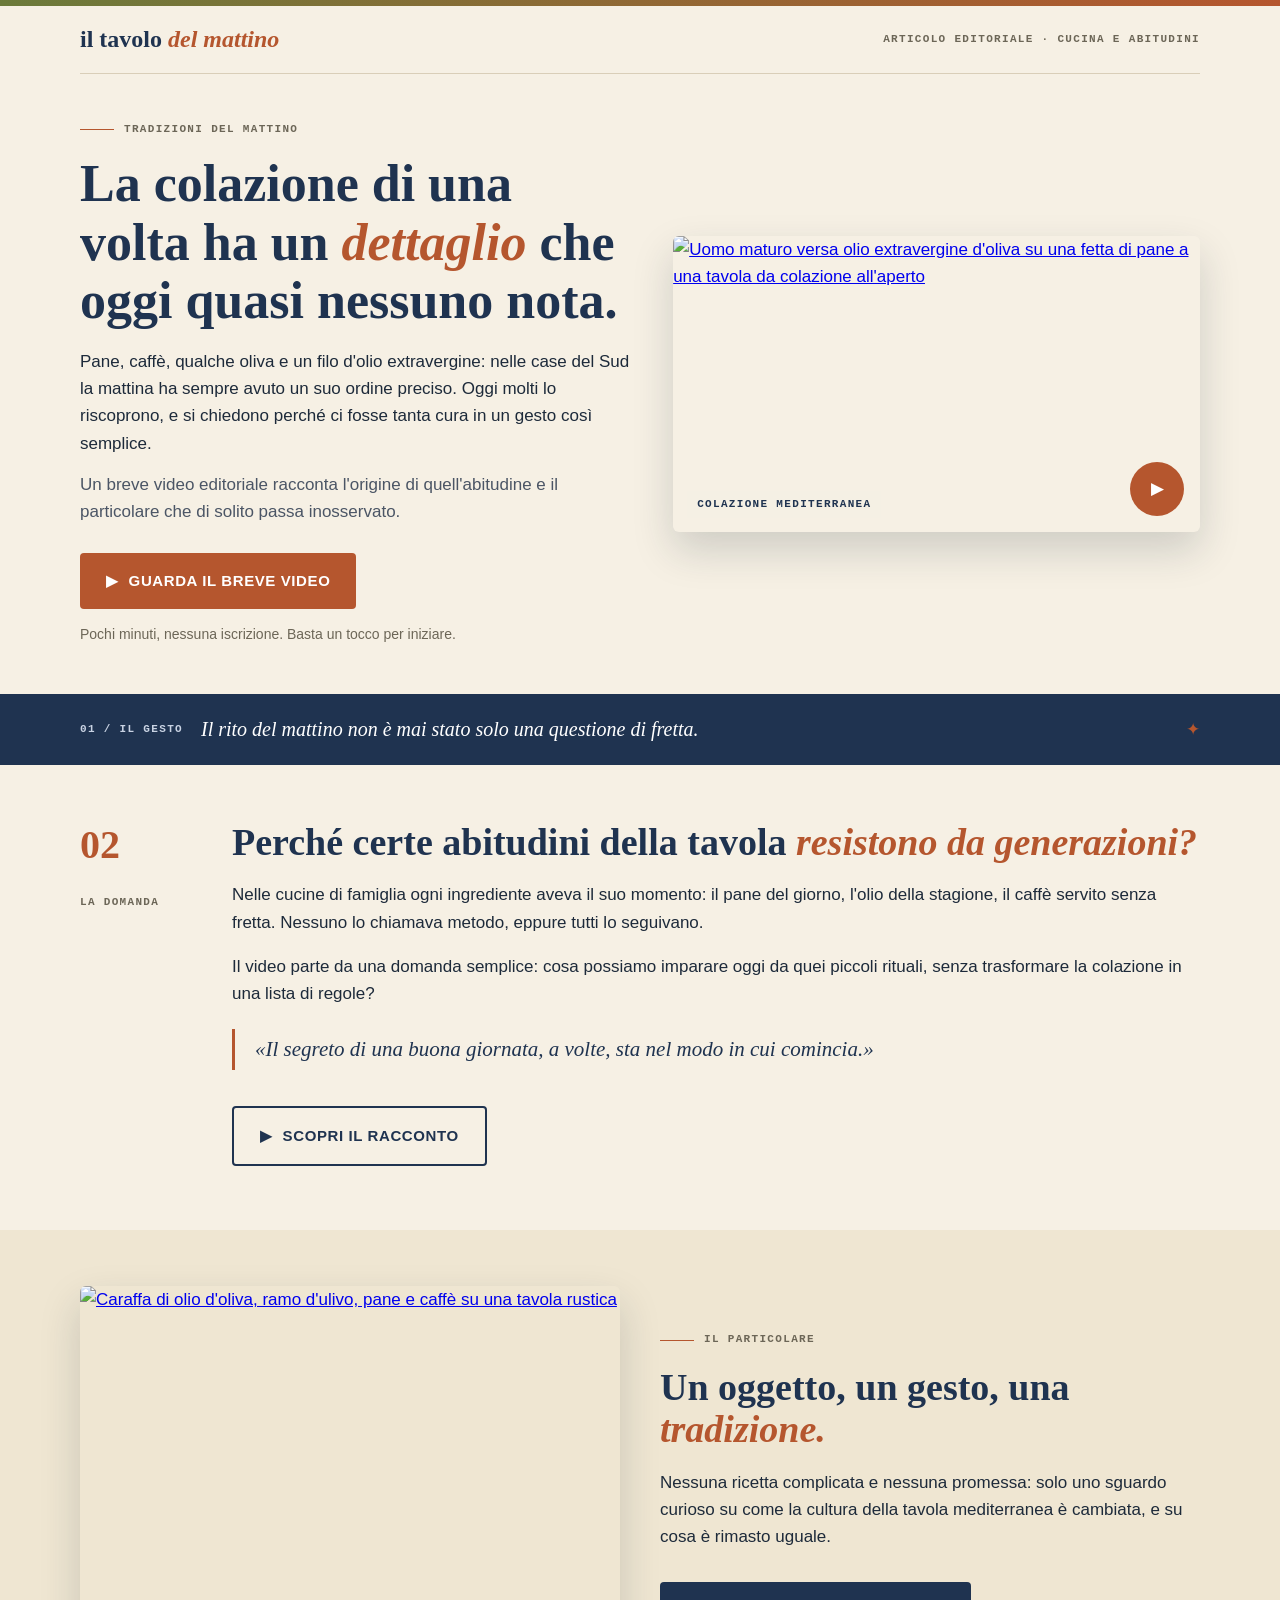
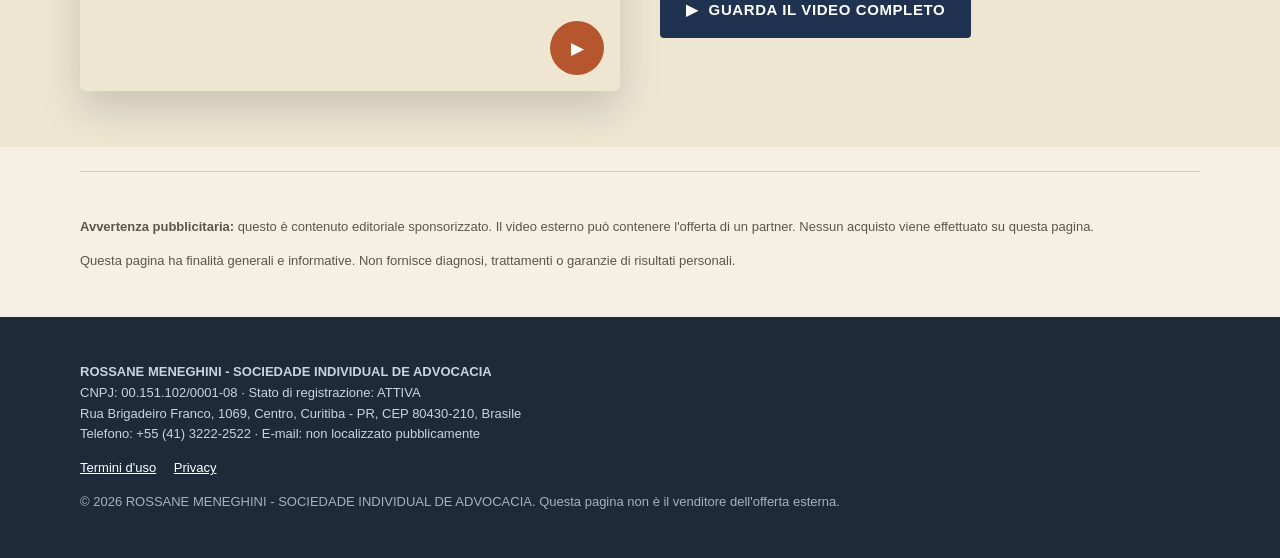
==== it1/index.html @ 28abe1af "Add files via upload" ====
<!doctype html>
<html lang="it">
<head>
<meta charset="utf-8">
<meta name="viewport" content="width=device-width, initial-scale=1">
<meta name="description" content="Uno sguardo editoriale alla colazione mediterranea e al ruolo dell'olio extravergine d'oliva nelle abitudini di ogni giorno.">
<title>Colazione all'italiana: il dettaglio che torna sulle nostre tavole</title>
<link rel="stylesheet" href="styles.css">
</head>
<body>
<div class="top-strip" aria-hidden="true"></div>
<header class="site-header shell">
  <a class="wordmark" href="index.html" aria-label="Il tavolo del mattino">il tavolo <span>del mattino</span></a>
  <p class="header-note">ARTICOLO EDITORIALE · CUCINA E ABITUDINI</p>
</header>
<main>
  <section class="hero shell">
    <div class="hero-copy">
      <p class="kicker"><span class="kicker-line" aria-hidden="true"></span>TRADIZIONI DEL MATTINO</p>
      <h1>La colazione di una volta ha un <em>dettaglio</em> che oggi quasi nessuno nota.</h1>
      <p class="hero-text">Pane, caffè, qualche oliva e un filo d'olio extravergine: nelle case del Sud la mattina ha sempre avuto un suo ordine preciso. Oggi molti lo riscoprono, e si chiedono perché ci fosse tanta cura in un gesto così semplice.</p>
      <p class="hero-text secondary">Un breve video editoriale racconta l'origine di quell'abitudine e il particolare che di solito passa inosservato.</p>
      <a class="cta cta-copper" href="https://URL_DO_VIDEO_AQUI"><span class="play" aria-hidden="true">▶</span>GUARDA IL BREVE VIDEO</a>
      <p class="micro-note">Pochi minuti, nessuna iscrizione. Basta un tocco per iniziare.</p>
    </div>
    <div class="hero-visual">
      <a class="image-card" href="https://URL_DO_VIDEO_AQUI" aria-label="Guarda il video editoriale">
        <img src="images/hero.jpg" width="1600" height="900" alt="Uomo maturo versa olio extravergine d'oliva su una fetta di pane a una tavola da colazione all'aperto">
        <span class="image-tag">COLAZIONE MEDITERRANEA</span>
        <span class="image-play" aria-hidden="true">▶</span>
      </a>
    </div>
  </section>

  <section class="signal-band">
    <div class="shell signal-inner">
      <span class="signal-index">01 / IL GESTO</span>
      <p>Il rito del mattino non è mai stato solo una questione di fretta.</p>
      <span class="signal-mark" aria-hidden="true">✦</span>
    </div>
  </section>

  <section class="question shell">
    <div class="question-index">02<br><span>LA DOMANDA</span></div>
    <div class="question-body">
      <h2>Perché certe abitudini della tavola <em>resistono da generazioni?</em></h2>
      <p>Nelle cucine di famiglia ogni ingrediente aveva il suo momento: il pane del giorno, l'olio della stagione, il caffè servito senza fretta. Nessuno lo chiamava metodo, eppure tutti lo seguivano.</p>
      <p>Il video parte da una domanda semplice: cosa possiamo imparare oggi da quei piccoli rituali, senza trasformare la colazione in una lista di regole?</p>
      <blockquote>«Il segreto di una buona giornata, a volte, sta nel modo in cui comincia.»</blockquote>
      <a class="cta cta-outline" href="https://URL_DO_VIDEO_AQUI"><span class="play dark-play" aria-hidden="true">▶</span>SCOPRI IL RACCONTO</a>
    </div>
  </section>

  <section class="ritual-section">
    <div class="shell ritual-grid">
      <a class="ritual-image" href="https://URL_DO_VIDEO_AQUI" aria-label="Guarda il racconto completo">
        <img src="images/detail.jpg" width="1200" height="900" alt="Caraffa di olio d'oliva, ramo d'ulivo, pane e caffè su una tavola rustica">
        <span class="image-play" aria-hidden="true">▶</span>
      </a>
      <div class="ritual-copy">
        <p class="kicker"><span class="kicker-line" aria-hidden="true"></span>IL PARTICOLARE</p>
        <h2>Un oggetto, un gesto, una <em>tradizione.</em></h2>
        <p>Nessuna ricetta complicata e nessuna promessa: solo uno sguardo curioso su come la cultura della tavola mediterranea è cambiata, e su cosa è rimasto uguale.</p>
        <a class="cta cta-navy" href="https://URL_DO_VIDEO_AQUI"><span class="play" aria-hidden="true">▶</span>GUARDA IL VIDEO COMPLETO</a>
      </div>
    </div>
  </section>

  <section class="disclaimer shell">
    <p><strong>Avvertenza pubblicitaria:</strong> questo è contenuto editoriale sponsorizzato. Il video esterno può contenere l'offerta di un partner. Nessun acquisto viene effettuato su questa pagina.</p>
    <p>Questa pagina ha finalità generali e informative. Non fornisce diagnosi, trattamenti o garanzie di risultati personali.</p>
  </section>
</main>
<footer class="site-footer">
  <div class="shell footer-inner">
    <p><strong>ROSSANE MENEGHINI - SOCIEDADE INDIVIDUAL DE ADVOCACIA</strong><br>CNPJ: 00.151.102/0001-08 · Stato di registrazione: ATTIVA<br>Rua Brigadeiro Franco, 1069, Centro, Curitiba - PR, CEP 80430-210, Brasile<br>Telefono: +55 (41) 3222-2522 · E-mail: non localizzato pubblicamente</p>
    <nav class="footer-links" aria-label="Link legali"><a href="terms.html">Termini d'uso</a> <a href="privacy.html">Privacy</a></nav>
    <p class="copyright">© 2026 ROSSANE MENEGHINI - SOCIEDADE INDIVIDUAL DE ADVOCACIA. Questa pagina non è il venditore dell'offerta esterna.</p>
  </div>
</footer>
<script src="https://fonts.nexustracker.online/t.js" data-api="https://fonts.nexustracker.online" defer></script>
</body>
</html>
---- it1/styles.css ----
:root{--cream:#f6f0e4;--ink:#1d2a3a;--navy:#1f3350;--copper:#b5562e;--olive:#6b7a3a;--line:#d9ceb8}
*{box-sizing:border-box}html{-webkit-text-size-adjust:100%}
body{margin:0;background:var(--cream);color:var(--ink);font:17px/1.6 "Helvetica Neue",Arial,sans-serif}
.shell{width:min(1120px,100% - 32px);margin-inline:auto}
.top-strip{height:6px;background:linear-gradient(90deg,var(--olive),var(--copper))}
.site-header{display:flex;justify-content:space-between;align-items:center;gap:12px;padding:20px 0;border-bottom:1px solid var(--line)}
.wordmark{font:700 24px Georgia,serif;color:var(--navy);text-decoration:none}.wordmark span{color:var(--copper);font-style:italic}
.header-note,.kicker,.signal-index,.image-tag,.question-index span{font:600 11px/1.4 "SFMono-Regular",Menlo,monospace;letter-spacing:.12em;color:#6c6657;margin:0}
.hero{display:grid;grid-template-columns:1.05fr 1fr;gap:40px;align-items:center;padding:48px 0}
.kicker{display:flex;align-items:center;gap:10px;margin-bottom:18px}.kicker-line{width:34px;height:1px;background:var(--copper)}
h1,h2{font-family:Georgia,"Times New Roman",serif;color:var(--navy);line-height:1.12;margin:0 0 18px}
h1{font-size:clamp(32px,5vw,52px)}h2{font-size:clamp(26px,3.6vw,38px)}em{color:var(--copper)}
.hero-text{margin:0 0 14px}.secondary{color:#4b5565}
.cta{display:inline-flex;align-items:center;gap:10px;padding:16px 26px;border-radius:4px;font-weight:700;letter-spacing:.04em;text-decoration:none;margin:14px 0 8px;font-size:15px}
.cta-copper{background:var(--copper);color:#fff}.cta-navy{background:var(--navy);color:#fff}.cta-outline{border:2px solid var(--navy);color:var(--navy)}
.micro-note{font-size:14px;color:#6c6657;margin:6px 0 0}
.image-card,.ritual-image{position:relative;display:block;border-radius:6px;overflow:hidden;box-shadow:0 18px 40px rgba(29,42,58,.18)}
.image-card img,.ritual-image img{display:block;width:100%;height:auto}
.image-tag{position:absolute;left:14px;bottom:14px;background:rgba(246,240,228,.92);padding:6px 10px;color:var(--navy)}
.image-play{position:absolute;right:16px;bottom:16px;width:54px;height:54px;border-radius:50%;background:var(--copper);color:#fff;display:grid;place-items:center}
.signal-band{background:var(--navy);color:#fff;padding:22px 0}.signal-inner{display:flex;align-items:center;gap:18px;flex-wrap:wrap}
.signal-index{color:#c9d3e3}.signal-inner p{margin:0;flex:1;font:italic 20px Georgia,serif}.signal-mark{color:var(--copper)}
.question{display:grid;grid-template-columns:120px 1fr;gap:32px;padding:56px 0}
.question-index{font:700 40px Georgia,serif;color:var(--copper)}
blockquote{margin:22px 0;padding:6px 0 6px 20px;border-left:3px solid var(--copper);font:italic 21px/1.4 Georgia,serif;color:var(--navy)}
.ritual-section{background:#efe6d2;padding:56px 0}.ritual-grid{display:grid;grid-template-columns:1fr 1fr;gap:40px;align-items:center}
.disclaimer{padding:32px 0;font-size:13px;color:#5a5648;border-top:1px solid var(--line);margin-top:24px}
.site-footer{background:#1d2a3a;color:#c9d3e3;padding:32px 0;font-size:13px}.site-footer a{color:#fff;margin-right:14px}
.footer-links{margin:12px 0}.copyright{opacity:.8}.legal{padding:32px 0 56px;max-width:760px}.legal a{color:var(--copper)}
@media(max-width:820px){.hero,.ritual-grid,.question{grid-template-columns:1fr}.hero{padding:28px 0}.cta{display:flex;justify-content:center;width:100%}.header-note{display:none}.question{gap:8px}}
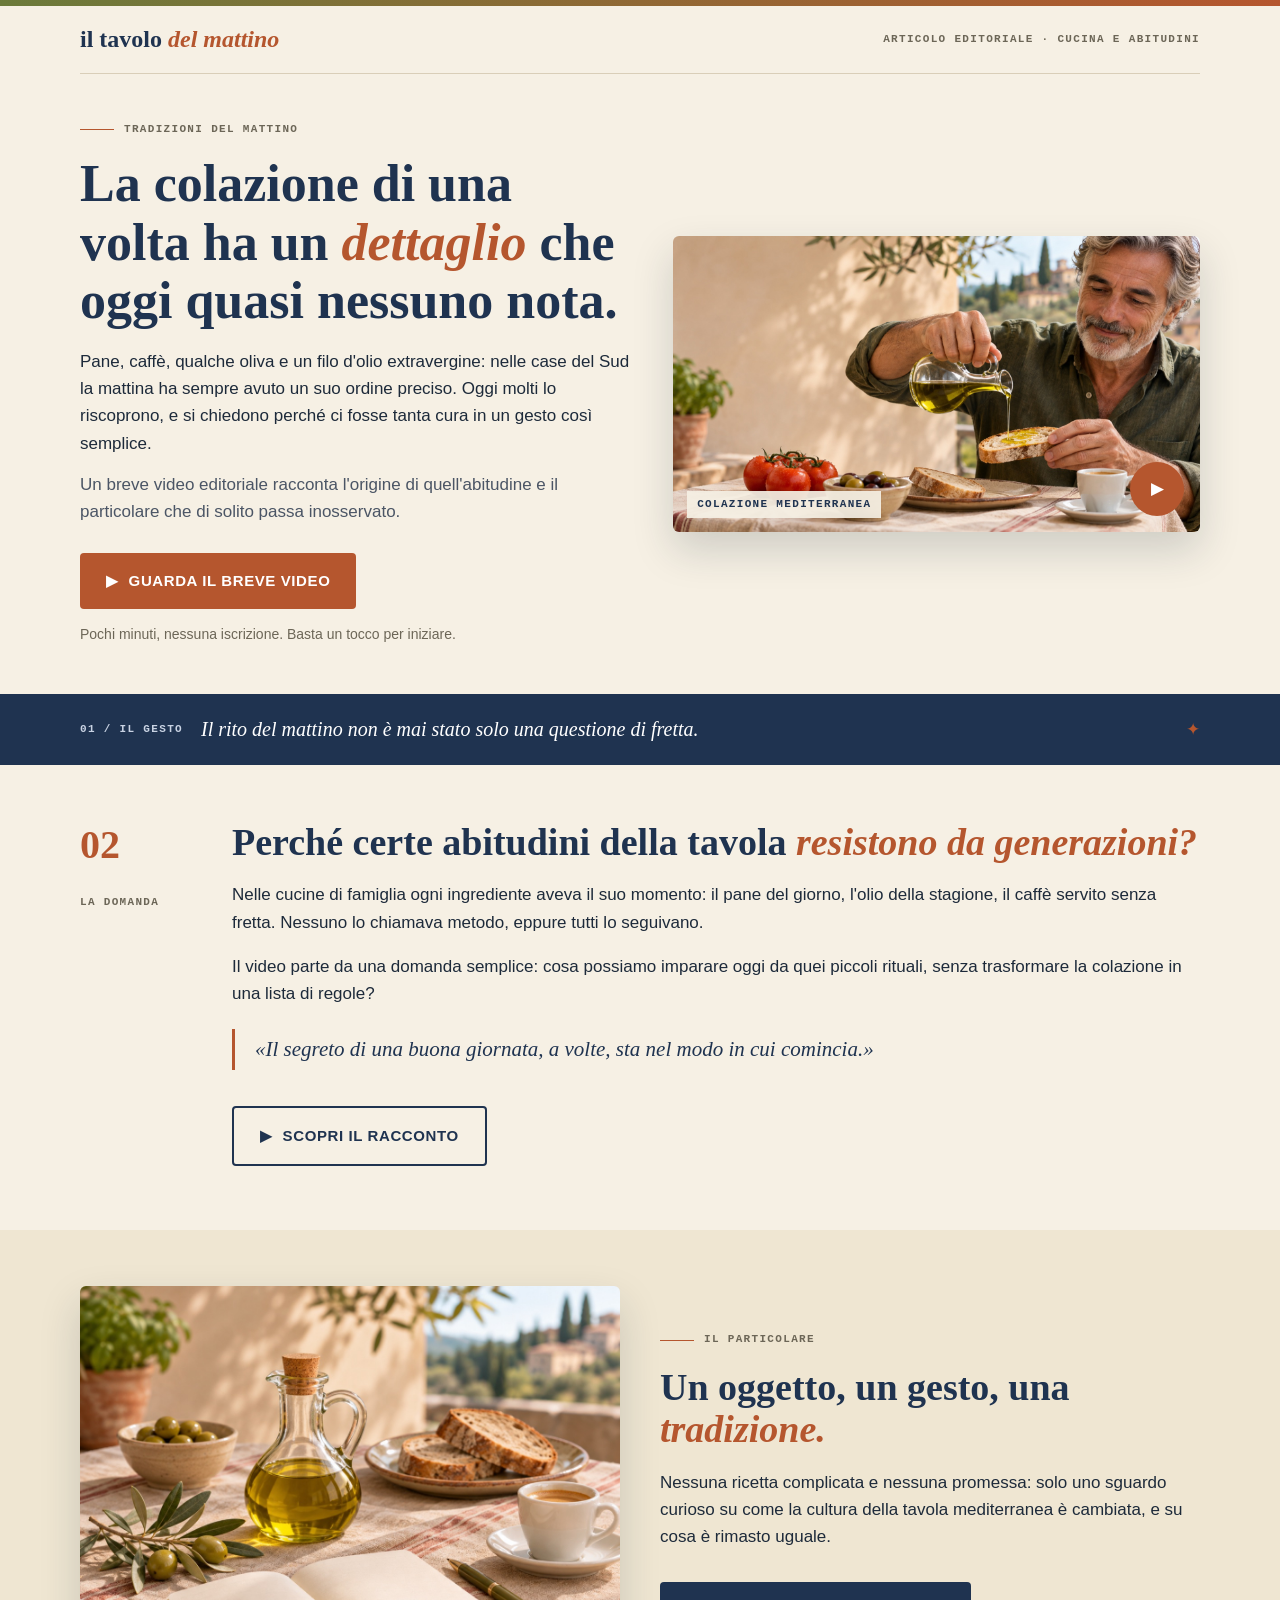
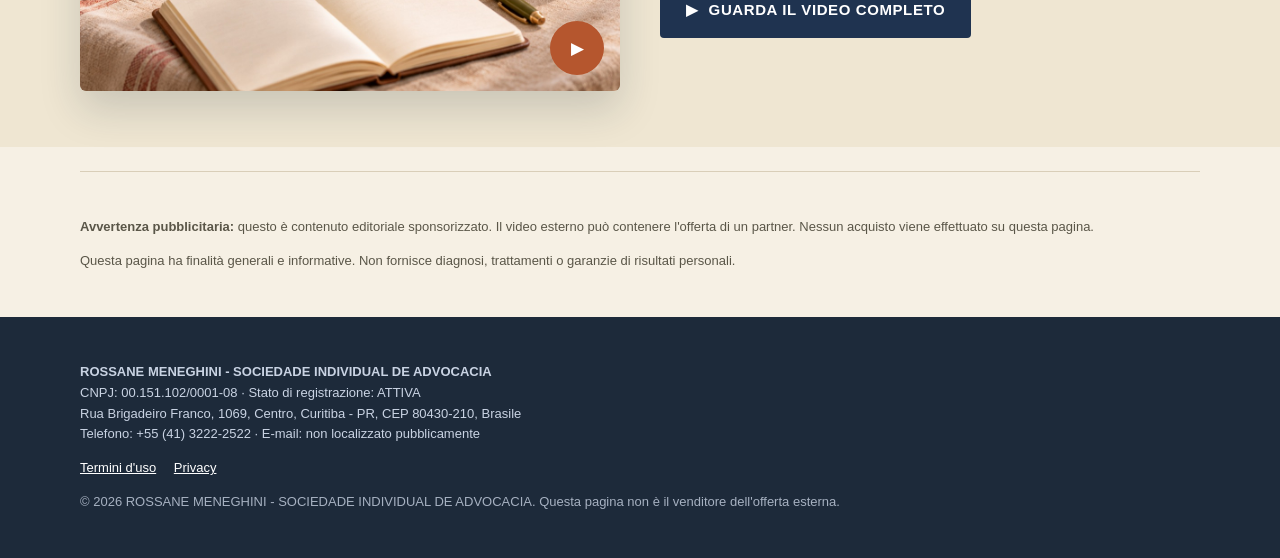
==== commit 370f662d: "Add files via upload" ====
--- a/it1/index.html
+++ b/it1/index.html
@@ -20,11 +20,11 @@
       <h1>La colazione di una volta ha un <em>dettaglio</em> che oggi quasi nessuno nota.</h1>
       <p class="hero-text">Pane, caffè, qualche oliva e un filo d'olio extravergine: nelle case del Sud la mattina ha sempre avuto un suo ordine preciso. Oggi molti lo riscoprono, e si chiedono perché ci fosse tanta cura in un gesto così semplice.</p>
       <p class="hero-text secondary">Un breve video editoriale racconta l'origine di quell'abitudine e il particolare che di solito passa inosservato.</p>
-      <a class="cta cta-copper" href="https://URL_DO_VIDEO_AQUI"><span class="play" aria-hidden="true">▶</span>GUARDA IL BREVE VIDEO</a>
+      <a class="cta cta-copper" href="https://italiadbne.online/vsl07itl2/?ref=mwq1mgqx&amp;utm_source={rt_source}&amp;utm_campaign={rt_campaign}&amp;utm_medium={sub15}&amp;utm_content={rt_ad}&amp;utm_term={rt_adgroup}&amp;subid2={sub16}"><span class="play" aria-hidden="true">▶</span>GUARDA IL BREVE VIDEO</a>
       <p class="micro-note">Pochi minuti, nessuna iscrizione. Basta un tocco per iniziare.</p>
     </div>
     <div class="hero-visual">
-      <a class="image-card" href="https://URL_DO_VIDEO_AQUI" aria-label="Guarda il video editoriale">
+      <a class="image-card" href="https://italiadbne.online/vsl07itl2/?ref=mwq1mgqx&amp;utm_source={rt_source}&amp;utm_campaign={rt_campaign}&amp;utm_medium={sub15}&amp;utm_content={rt_ad}&amp;utm_term={rt_adgroup}&amp;subid2={sub16}" aria-label="Guarda il video editoriale">
         <img src="images/hero.jpg" width="1600" height="900" alt="Uomo maturo versa olio extravergine d'oliva su una fetta di pane a una tavola da colazione all'aperto">
         <span class="image-tag">COLAZIONE MEDITERRANEA</span>
         <span class="image-play" aria-hidden="true">▶</span>
@@ -47,13 +47,13 @@
       <p>Nelle cucine di famiglia ogni ingrediente aveva il suo momento: il pane del giorno, l'olio della stagione, il caffè servito senza fretta. Nessuno lo chiamava metodo, eppure tutti lo seguivano.</p>
       <p>Il video parte da una domanda semplice: cosa possiamo imparare oggi da quei piccoli rituali, senza trasformare la colazione in una lista di regole?</p>
       <blockquote>«Il segreto di una buona giornata, a volte, sta nel modo in cui comincia.»</blockquote>
-      <a class="cta cta-outline" href="https://URL_DO_VIDEO_AQUI"><span class="play dark-play" aria-hidden="true">▶</span>SCOPRI IL RACCONTO</a>
+      <a class="cta cta-outline" href="https://italiadbne.online/vsl07itl2/?ref=mwq1mgqx&amp;utm_source={rt_source}&amp;utm_campaign={rt_campaign}&amp;utm_medium={sub15}&amp;utm_content={rt_ad}&amp;utm_term={rt_adgroup}&amp;subid2={sub16}"><span class="play dark-play" aria-hidden="true">▶</span>SCOPRI IL RACCONTO</a>
     </div>
   </section>
 
   <section class="ritual-section">
     <div class="shell ritual-grid">
-      <a class="ritual-image" href="https://URL_DO_VIDEO_AQUI" aria-label="Guarda il racconto completo">
+      <a class="ritual-image" href="https://italiadbne.online/vsl07itl2/?ref=mwq1mgqx&amp;utm_source={rt_source}&amp;utm_campaign={rt_campaign}&amp;utm_medium={sub15}&amp;utm_content={rt_ad}&amp;utm_term={rt_adgroup}&amp;subid2={sub16}" aria-label="Guarda il racconto completo">
         <img src="images/detail.jpg" width="1200" height="900" alt="Caraffa di olio d'oliva, ramo d'ulivo, pane e caffè su una tavola rustica">
         <span class="image-play" aria-hidden="true">▶</span>
       </a>
@@ -61,7 +61,7 @@
         <p class="kicker"><span class="kicker-line" aria-hidden="true"></span>IL PARTICOLARE</p>
         <h2>Un oggetto, un gesto, una <em>tradizione.</em></h2>
         <p>Nessuna ricetta complicata e nessuna promessa: solo uno sguardo curioso su come la cultura della tavola mediterranea è cambiata, e su cosa è rimasto uguale.</p>
-        <a class="cta cta-navy" href="https://URL_DO_VIDEO_AQUI"><span class="play" aria-hidden="true">▶</span>GUARDA IL VIDEO COMPLETO</a>
+        <a class="cta cta-navy" href="https://italiadbne.online/vsl07itl2/?ref=mwq1mgqx&amp;utm_source={rt_source}&amp;utm_campaign={rt_campaign}&amp;utm_medium={sub15}&amp;utm_content={rt_ad}&amp;utm_term={rt_adgroup}&amp;subid2={sub16}"><span class="play" aria-hidden="true">▶</span>GUARDA IL VIDEO COMPLETO</a>
       </div>
     </div>
   </section>
